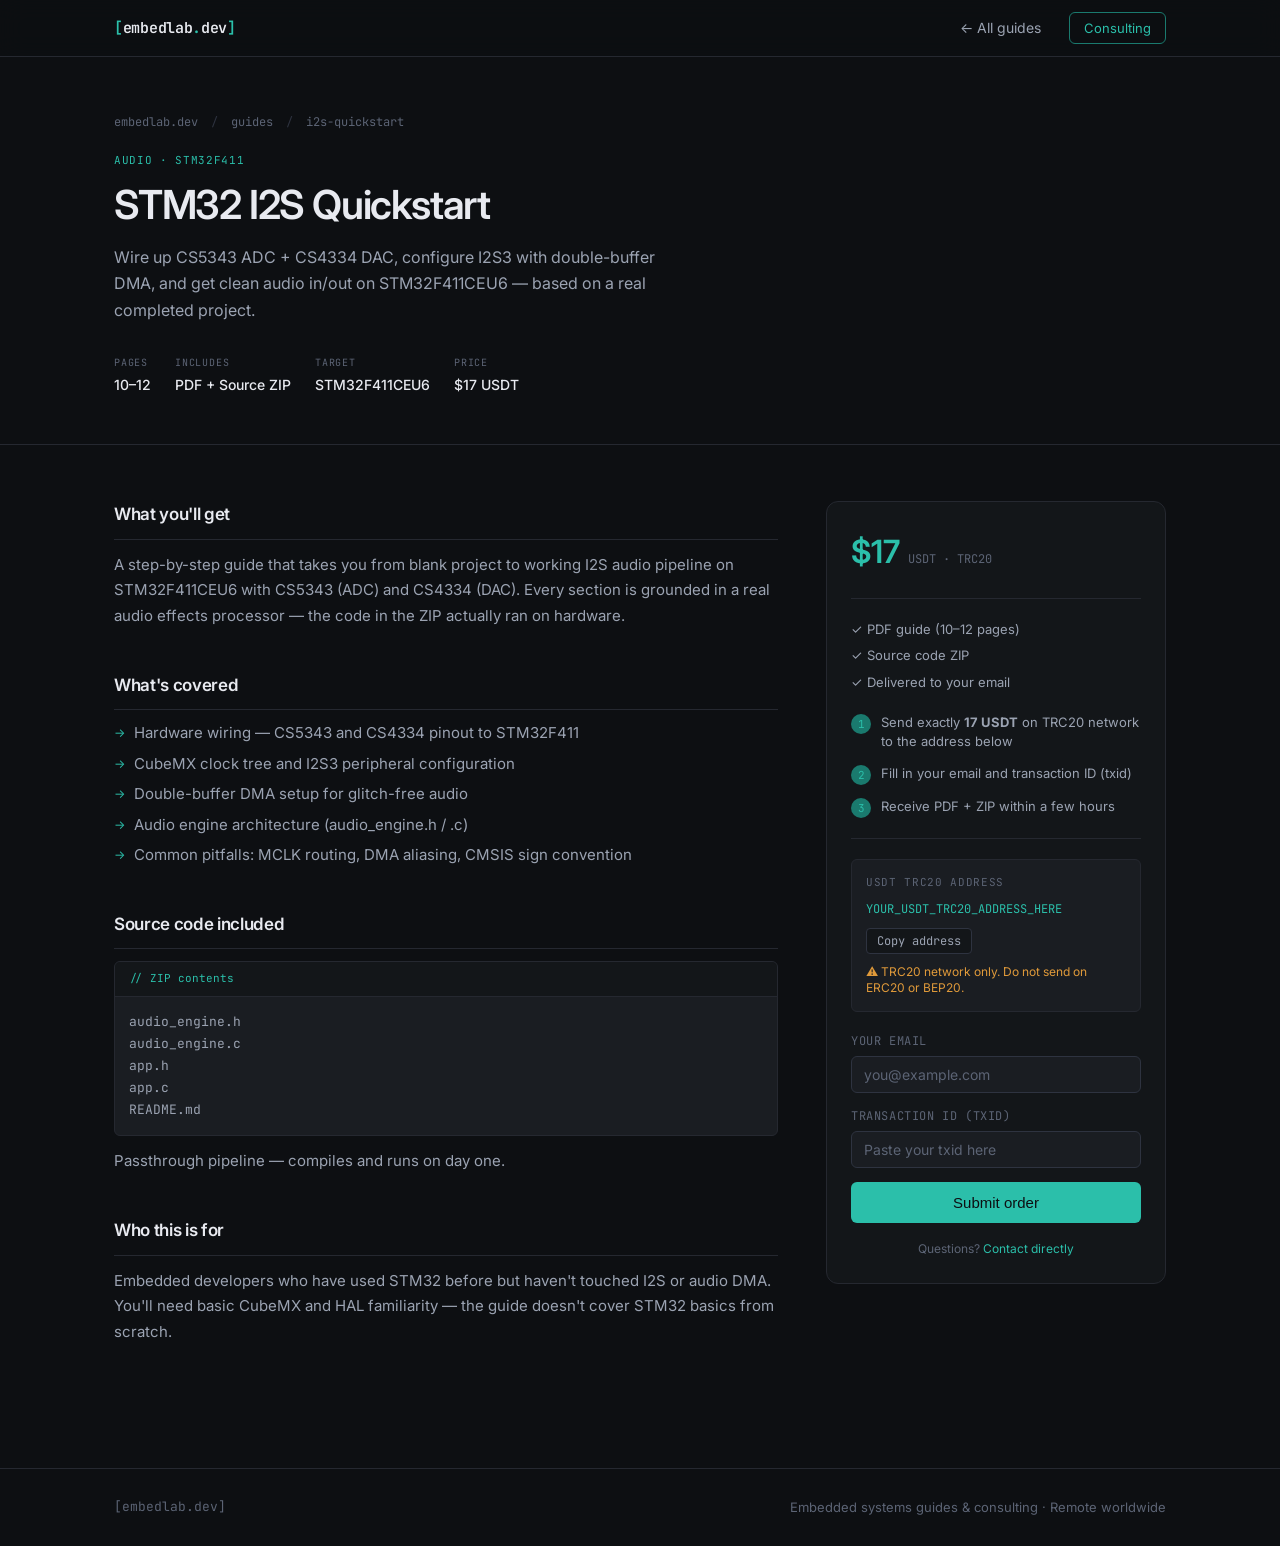
==== guides/i2s-quickstart/index.html @ 1e6b7cad "init commit" ====
<!DOCTYPE html>
<html lang="en">
<head>
  <meta charset="UTF-8">
  <meta name="viewport" content="width=device-width, initial-scale=1.0">
  <title>STM32 I2S Quickstart — embedlab.dev</title>
  <link rel="preconnect" href="https://fonts.googleapis.com">
  <link rel="preconnect" href="https://fonts.gstatic.com" crossorigin>
  <link href="https://fonts.googleapis.com/css2?family=JetBrains+Mono:wght@400;500;600&family=Inter:wght@300;400;500;600&display=swap" rel="stylesheet">
  <link rel="stylesheet" href="../../assets/css/main.css">
  <link rel="stylesheet" href="../../assets/css/guide.css">
</head>
<body>

  <header class="site-header">
    <div class="container">
      <div class="header-inner">
        <a href="/" class="logo">
          <span class="logo-bracket">[</span>embedlab<span class="logo-dot">.</span>dev<span class="logo-bracket">]</span>
        </a>
        <nav class="header-nav">
          <a href="/#guides">← All guides</a>
          <a href="/about.html#consulting" class="nav-cta">Consulting</a>
        </nav>
      </div>
    </div>
  </header>

  <main>

    <section class="guide-hero">
      <div class="container">
        <div class="guide-breadcrumb">
          <a href="/">embedlab.dev</a> <span>/</span> <a href="/#guides">guides</a> <span>/</span> i2s-quickstart
        </div>
        <div class="guide-tag-large">Audio · STM32F411</div>
        <h1 class="guide-hero-title">STM32 I2S Quickstart</h1>
        <p class="guide-hero-sub">
          Wire up CS5343 ADC + CS4334 DAC, configure I2S3 with double-buffer DMA,
          and get clean audio in/out on STM32F411CEU6 — based on a real completed project.
        </p>
        <div class="guide-hero-meta">
          <div class="meta-block">
            <span class="meta-label">Pages</span>
            <span class="meta-val">10–12</span>
          </div>
          <div class="meta-block">
            <span class="meta-label">Includes</span>
            <span class="meta-val">PDF + Source ZIP</span>
          </div>
          <div class="meta-block">
            <span class="meta-label">Target</span>
            <span class="meta-val">STM32F411CEU6</span>
          </div>
          <div class="meta-block">
            <span class="meta-label">Price</span>
            <span class="meta-val accent-text">$17 USDT</span>
          </div>
        </div>
      </div>
    </section>

    <section class="guide-body">
      <div class="container guide-layout">

        <div class="guide-content">

          <div class="content-block">
            <h2>What you'll get</h2>
            <p>
              A step-by-step guide that takes you from blank project to working I2S audio pipeline
              on STM32F411CEU6 with CS5343 (ADC) and CS4334 (DAC). Every section is grounded in
              a real audio effects processor — the code in the ZIP actually ran on hardware.
            </p>
          </div>

          <div class="content-block">
            <h2>What's covered</h2>
            <ul class="content-list">
              <li>Hardware wiring — CS5343 and CS4334 pinout to STM32F411</li>
              <li>CubeMX clock tree and I2S3 peripheral configuration</li>
              <li>Double-buffer DMA setup for glitch-free audio</li>
              <li>Audio engine architecture (audio_engine.h / .c)</li>
              <li>Common pitfalls: MCLK routing, DMA aliasing, CMSIS sign convention</li>
            </ul>
          </div>

          <div class="content-block">
            <h2>Source code included</h2>
            <div class="code-block">
              <div class="code-header">// ZIP contents</div>
              <pre>audio_engine.h
audio_engine.c
app.h
app.c
README.md</pre>
            </div>
            <p>Passthrough pipeline — compiles and runs on day one.</p>
          </div>

          <div class="content-block">
            <h2>Who this is for</h2>
            <p>
              Embedded developers who have used STM32 before but haven't touched I2S or audio DMA.
              You'll need basic CubeMX and HAL familiarity — the guide doesn't cover STM32 basics from scratch.
            </p>
          </div>

        </div>

        <div class="guide-sidebar">
          <div class="buy-box" id="buy">
            <div class="buy-box-header">
              <span class="buy-price">$17</span>
              <span class="buy-currency">USDT · TRC20</span>
            </div>

            <div class="buy-includes">
              <div class="buy-include-item">✓ PDF guide (10–12 pages)</div>
              <div class="buy-include-item">✓ Source code ZIP</div>
              <div class="buy-include-item">✓ Delivered to your email</div>
            </div>

            <div class="buy-steps">
              <div class="buy-step">
                <span class="step-num">1</span>
                <span class="step-text">Send exactly <strong>17 USDT</strong> on TRC20 network to the address below</span>
              </div>
              <div class="buy-step">
                <span class="step-num">2</span>
                <span class="step-text">Fill in your email and transaction ID (txid)</span>
              </div>
              <div class="buy-step">
                <span class="step-num">3</span>
                <span class="step-text">Receive PDF + ZIP within a few hours</span>
              </div>
            </div>

            <div class="wallet-block">
              <div class="wallet-label">USDT TRC20 address</div>
              <div class="wallet-address" id="walletAddr">YOUR_USDT_TRC20_ADDRESS_HERE</div>
              <button class="copy-btn" onclick="copyAddress()">Copy address</button>
              <div class="wallet-warning">⚠ TRC20 network only. Do not send on ERC20 or BEP20.</div>
            </div>

            <form class="purchase-form" onsubmit="submitOrder(event)">
              <div class="form-group">
                <label for="email">Your email</label>
                <input type="email" id="email" placeholder="you@example.com" required>
              </div>
              <div class="form-group">
                <label for="txid">Transaction ID (txid)</label>
                <input type="text" id="txid" placeholder="Paste your txid here" required>
              </div>
              <button type="submit" class="btn btn-primary">Submit order</button>
            </form>

            <div class="success-msg" id="successMsg" style="display:none">
              ✓ Received. You'll get the files at your email within a few hours.
            </div>

            <p class="buy-note">
              Questions? <a href="mailto:YOUR_EMAIL_HERE">Contact directly</a>
            </p>
          </div>
        </div>

      </div>
    </section>

  </main>

  <footer class="site-footer">
    <div class="container">
      <div class="footer-inner">
        <span class="footer-logo">[embedlab.dev]</span>
        <span class="footer-copy">Embedded systems guides & consulting · Remote worldwide</span>
      </div>
    </div>
  </footer>

  <script src="../../assets/js/guide.js"></script>
</body>
</html>
---- assets/css/main.css ----
/* ─── Reset & Base ─── */
*, *::before, *::after { box-sizing: border-box; margin: 0; padding: 0; }

:root {
  --bg:         #0D0F12;
  --bg-2:       #131619;
  --bg-3:       #1A1D22;
  --border:     #252830;
  --border-2:   #2E3340;
  --teal:       #2BBFAA;
  --teal-dim:   #1A7A6E;
  --text-1:     #E8EAF0;
  --text-2:     #9BA3B2;
  --text-3:     #5C6475;
  --mono:       'JetBrains Mono', monospace;
  --sans:       'Inter', sans-serif;
  --radius:     6px;
  --radius-lg:  12px;
  --max-w:      1100px;
}

html { scroll-behavior: smooth; }

body {
  background: var(--bg);
  color: var(--text-1);
  font-family: var(--sans);
  font-size: 15px;
  line-height: 1.6;
  -webkit-font-smoothing: antialiased;
}

a { color: var(--teal); text-decoration: none; }
a:hover { color: var(--text-1); }

/* ─── Layout ─── */
.container {
  max-width: var(--max-w);
  margin: 0 auto;
  padding: 0 24px;
}

/* ─── Header ─── */
.site-header {
  position: sticky;
  top: 0;
  z-index: 100;
  background: rgba(13, 15, 18, 0.92);
  backdrop-filter: blur(12px);
  border-bottom: 1px solid var(--border);
}

.header-inner {
  display: flex;
  align-items: center;
  justify-content: space-between;
  height: 56px;
}

.logo {
  font-family: var(--mono);
  font-size: 15px;
  font-weight: 600;
  color: var(--text-1);
  letter-spacing: -0.02em;
}
.logo-bracket { color: var(--teal); }
.logo-dot { color: var(--teal); }

.header-nav {
  display: flex;
  align-items: center;
  gap: 28px;
  font-size: 14px;
}

.header-nav a {
  color: var(--text-2);
  font-weight: 400;
  transition: color .15s;
}
.header-nav a:hover { color: var(--text-1); }
.header-nav .nav-active { color: var(--text-1); }

.nav-cta {
  color: var(--teal) !important;
  border: 1px solid var(--teal-dim);
  padding: 5px 14px;
  border-radius: var(--radius);
  font-size: 13px;
  transition: background .15s !important;
}
.nav-cta:hover { background: rgba(43,191,170,.08) !important; }

/* ─── Hero ─── */
.hero {
  padding: 80px 0 72px;
  border-bottom: 1px solid var(--border);
}

.hero-eyebrow {
  display: flex;
  flex-wrap: wrap;
  gap: 8px;
  margin-bottom: 28px;
}

.chip {
  font-family: var(--mono);
  font-size: 11px;
  color: var(--teal);
  border: 1px solid var(--teal-dim);
  padding: 3px 10px;
  border-radius: 20px;
  letter-spacing: .04em;
}

.hero-title {
  font-size: clamp(32px, 5vw, 52px);
  font-weight: 600;
  line-height: 1.15;
  letter-spacing: -0.03em;
  margin-bottom: 20px;
}

.accent { color: var(--teal); }

.hero-sub {
  font-size: 17px;
  color: var(--text-2);
  max-width: 560px;
  line-height: 1.65;
  margin-bottom: 36px;
}

.hero-meta {
  display: flex;
  align-items: center;
  flex-wrap: wrap;
  gap: 12px;
  font-size: 13px;
}

.meta-item {
  display: flex;
  align-items: center;
  gap: 6px;
}

.meta-label {
  color: var(--text-3);
  font-family: var(--mono);
  font-size: 11px;
  text-transform: uppercase;
  letter-spacing: .06em;
}

.meta-val { color: var(--text-2); }
.meta-sep { color: var(--border-2); }

/* ─── Section common ─── */
.section-eyebrow {
  display: block;
  font-family: var(--mono);
  font-size: 12px;
  color: var(--teal);
  letter-spacing: .06em;
  margin-bottom: 10px;
}

.section-title {
  font-size: clamp(22px, 3vw, 30px);
  font-weight: 600;
  letter-spacing: -0.02em;
  margin-bottom: 8px;
}

.section-header { margin-bottom: 36px; }

/* ─── Guides section ─── */
.guides-section { padding: 72px 0; }

.guides-grid {
  display: grid;
  grid-template-columns: repeat(auto-fill, minmax(300px, 1fr));
  gap: 16px;
}

.guide-card {
  display: block;
  background: var(--bg-2);
  border: 1px solid var(--border);
  border-radius: var(--radius-lg);
  transition: border-color .2s, transform .2s;
  color: var(--text-1);
}

.guide-card:hover {
  border-color: var(--teal-dim);
  transform: translateY(-2px);
  color: var(--text-1);
}

.guide-card--coming {
  opacity: 0.5;
  cursor: default;
}
.guide-card--coming:hover {
  border-color: var(--border);
  transform: none;
}

.guide-card-inner { padding: 24px; }

.guide-tag {
  font-family: var(--mono);
  font-size: 11px;
  color: var(--teal);
  letter-spacing: .06em;
  text-transform: uppercase;
  margin-bottom: 12px;
}

.guide-title {
  font-size: 18px;
  font-weight: 600;
  letter-spacing: -0.02em;
  margin-bottom: 10px;
  line-height: 1.3;
}

.guide-desc {
  font-size: 14px;
  color: var(--text-2);
  line-height: 1.6;
  margin-bottom: 16px;
}

.guide-includes {
  display: flex;
  flex-wrap: wrap;
  gap: 6px;
  margin-bottom: 20px;
}

.include-item {
  font-family: var(--mono);
  font-size: 11px;
  color: var(--text-3);
  background: var(--bg-3);
  border: 1px solid var(--border);
  padding: 2px 8px;
  border-radius: 4px;
}

.guide-footer {
  display: flex;
  align-items: center;
  justify-content: space-between;
  padding-top: 16px;
  border-top: 1px solid var(--border);
}

.guide-price {
  font-size: 20px;
  font-weight: 600;
  color: var(--teal);
}

.price-currency {
  font-size: 13px;
  font-weight: 400;
  color: var(--text-3);
  font-family: var(--mono);
}

.guide-cta {
  font-size: 13px;
  color: var(--text-2);
}

.coming-label {
  font-family: var(--mono);
  font-size: 12px;
  color: var(--text-3);
}

/* ─── Consulting strip ─── */
.consulting-strip {
  background: var(--bg-2);
  border-top: 1px solid var(--border);
  border-bottom: 1px solid var(--border);
  padding: 48px 0;
}

.consulting-inner {
  display: flex;
  align-items: center;
  justify-content: space-between;
  gap: 32px;
  flex-wrap: wrap;
}

.consulting-text h2 {
  font-size: 22px;
  font-weight: 600;
  letter-spacing: -0.02em;
  margin-bottom: 6px;
}

.consulting-text p {
  font-size: 14px;
  color: var(--text-2);
}

/* ─── Buttons ─── */
.btn {
  display: inline-flex;
  align-items: center;
  padding: 10px 22px;
  border-radius: var(--radius);
  font-size: 14px;
  font-weight: 500;
  cursor: pointer;
  transition: all .15s;
  border: none;
  text-decoration: none;
}

.btn-primary {
  background: var(--teal);
  color: #0D0F12;
  width: 100%;
  justify-content: center;
  font-size: 15px;
  padding: 12px;
}
.btn-primary:hover { background: #35d4be; color: #0D0F12; }

.btn-outline {
  border: 1px solid var(--teal-dim);
  color: var(--teal);
  background: transparent;
  white-space: nowrap;
}
.btn-outline:hover { background: rgba(43,191,170,.08); color: var(--teal); }

/* ─── About page ─── */
.about-hero {
  padding: 72px 0 56px;
  border-bottom: 1px solid var(--border);
}

.page-title {
  font-size: clamp(28px, 4vw, 44px);
  font-weight: 600;
  letter-spacing: -0.03em;
  line-height: 1.15;
  margin-bottom: 16px;
}

.page-sub {
  font-size: 17px;
  color: var(--text-2);
  max-width: 520px;
  line-height: 1.65;
}

.about-body { padding: 64px 0; }

.about-layout { max-width: 720px; }

.content-block { margin-bottom: 48px; }

.content-block h2 {
  font-size: 18px;
  font-weight: 600;
  letter-spacing: -0.02em;
  margin-bottom: 14px;
  color: var(--text-1);
}

.content-block p {
  color: var(--text-2);
  line-height: 1.7;
  margin-bottom: 12px;
}

.content-list {
  list-style: none;
  display: flex;
  flex-direction: column;
  gap: 8px;
}

.content-list li {
  color: var(--text-2);
  padding-left: 20px;
  position: relative;
  line-height: 1.5;
}

.content-list li::before {
  content: '→';
  position: absolute;
  left: 0;
  color: var(--teal);
  font-size: 12px;
  top: 2px;
}

.project-list { display: flex; flex-direction: column; gap: 14px; }

.project-item {
  display: flex;
  gap: 14px;
  align-items: flex-start;
}

.project-domain {
  font-family: var(--mono);
  font-size: 11px;
  color: var(--teal);
  border: 1px solid var(--teal-dim);
  padding: 2px 8px;
  border-radius: 4px;
  white-space: nowrap;
  margin-top: 2px;
  flex-shrink: 0;
}

.project-desc {
  font-size: 14px;
  color: var(--text-2);
  line-height: 1.5;
}

.stack-grid {
  display: grid;
  grid-template-columns: repeat(auto-fill, minmax(260px, 1fr));
  gap: 10px;
}

.stack-item {
  background: var(--bg-2);
  border: 1px solid var(--border);
  border-radius: var(--radius);
  padding: 10px 14px;
  font-size: 13px;
  color: var(--text-2);
  display: flex;
  gap: 10px;
  align-items: center;
}

.stack-label {
  font-family: var(--mono);
  font-size: 11px;
  color: var(--teal);
  min-width: 60px;
}

/* ─── Consulting section ─── */
.consulting-section {
  background: var(--bg-2);
  border-top: 1px solid var(--border);
  padding: 72px 0;
}

.section-sub {
  font-size: 16px;
  color: var(--text-2);
  max-width: 600px;
  line-height: 1.65;
  margin-bottom: 40px;
}

.service-grid {
  display: grid;
  grid-template-columns: repeat(auto-fill, minmax(240px, 1fr));
  gap: 16px;
  margin-bottom: 48px;
}

.service-card {
  background: var(--bg-3);
  border: 1px solid var(--border);
  border-radius: var(--radius-lg);
  padding: 24px;
}

.service-icon {
  font-family: var(--mono);
  font-size: 20px;
  color: var(--teal);
  margin-bottom: 14px;
}

.service-card h3 {
  font-size: 16px;
  font-weight: 600;
  margin-bottom: 8px;
  letter-spacing: -0.01em;
}

.service-card p {
  font-size: 14px;
  color: var(--text-2);
  line-height: 1.55;
}

.contact-block {
  border-top: 1px solid var(--border);
  padding-top: 36px;
}

.contact-block h3 {
  font-size: 18px;
  font-weight: 600;
  margin-bottom: 8px;
}

.contact-block p {
  color: var(--text-2);
  margin-bottom: 20px;
}

.contact-links {
  display: flex;
  gap: 16px;
  flex-wrap: wrap;
}

.contact-link {
  font-size: 14px;
  color: var(--teal);
  border: 1px solid var(--teal-dim);
  padding: 8px 18px;
  border-radius: var(--radius);
  transition: background .15s;
}

.contact-link:hover {
  background: rgba(43,191,170,.08);
  color: var(--teal);
}

/* ─── Footer ─── */
.site-footer {
  border-top: 1px solid var(--border);
  padding: 28px 0;
}

.footer-inner {
  display: flex;
  align-items: center;
  justify-content: space-between;
  flex-wrap: wrap;
  gap: 12px;
}

.footer-logo {
  font-family: var(--mono);
  font-size: 13px;
  color: var(--text-3);
}

.footer-copy {
  font-size: 13px;
  color: var(--text-3);
}

/* ─── Code block ─── */
.code-block {
  background: var(--bg-3);
  border: 1px solid var(--border);
  border-radius: var(--radius);
  overflow: hidden;
  margin-bottom: 12px;
}

.code-header {
  font-family: var(--mono);
  font-size: 11px;
  color: var(--teal);
  padding: 8px 14px;
  border-bottom: 1px solid var(--border);
  background: var(--bg-2);
}

.code-block pre {
  font-family: var(--mono);
  font-size: 13px;
  color: var(--text-2);
  padding: 14px;
  line-height: 1.7;
  overflow-x: auto;
}

/* ─── Responsive ─── */
@media (max-width: 640px) {
  .header-nav { gap: 16px; }
  .hero { padding: 52px 0 48px; }
  .consulting-inner { flex-direction: column; align-items: flex-start; }
  .footer-inner { flex-direction: column; }
}
---- assets/css/guide.css ----
/* ─── Guide hero ─── */
.guide-hero {
  padding: 56px 0 48px;
  border-bottom: 1px solid var(--border);
}

.guide-breadcrumb {
  font-family: var(--mono);
  font-size: 12px;
  color: var(--text-3);
  margin-bottom: 20px;
}

.guide-breadcrumb a { color: var(--text-3); }
.guide-breadcrumb a:hover { color: var(--teal); }
.guide-breadcrumb span { margin: 0 6px; color: var(--border-2); }

.guide-tag-large {
  font-family: var(--mono);
  font-size: 11px;
  color: var(--teal);
  letter-spacing: .06em;
  text-transform: uppercase;
  margin-bottom: 12px;
}

.guide-hero-title {
  font-size: clamp(26px, 4vw, 40px);
  font-weight: 600;
  letter-spacing: -0.03em;
  line-height: 1.15;
  margin-bottom: 16px;
}

.guide-hero-sub {
  font-size: 16px;
  color: var(--text-2);
  max-width: 580px;
  line-height: 1.65;
  margin-bottom: 32px;
}

.guide-hero-meta {
  display: flex;
  flex-wrap: wrap;
  gap: 24px;
}

.meta-block {
  display: flex;
  flex-direction: column;
  gap: 3px;
}

.meta-block .meta-label {
  font-family: var(--mono);
  font-size: 10px;
  color: var(--text-3);
  text-transform: uppercase;
  letter-spacing: .08em;
}

.meta-block .meta-val {
  font-size: 14px;
  color: var(--text-1);
  font-weight: 500;
}

.accent-text { color: var(--teal); }

/* ─── Guide layout ─── */
.guide-body { padding: 56px 0 80px; }

.guide-layout {
  display: grid;
  grid-template-columns: 1fr 340px;
  gap: 48px;
  align-items: start;
}

/* ─── Guide content ─── */
.guide-content .content-block { margin-bottom: 44px; }

.guide-content .content-block h2 {
  font-size: 17px;
  font-weight: 600;
  letter-spacing: -0.02em;
  margin-bottom: 12px;
  padding-bottom: 10px;
  border-bottom: 1px solid var(--border);
}

.guide-content .content-block p {
  color: var(--text-2);
  line-height: 1.7;
  font-size: 15px;
}

/* ─── Buy box ─── */
.guide-sidebar { position: sticky; top: 72px; }

.buy-box {
  background: var(--bg-2);
  border: 1px solid var(--border);
  border-radius: var(--radius-lg);
  padding: 24px;
}

.buy-box-header {
  display: flex;
  align-items: baseline;
  gap: 8px;
  margin-bottom: 20px;
  padding-bottom: 20px;
  border-bottom: 1px solid var(--border);
}

.buy-price {
  font-size: 32px;
  font-weight: 600;
  color: var(--teal);
}

.buy-currency {
  font-family: var(--mono);
  font-size: 12px;
  color: var(--text-3);
}

.buy-includes {
  display: flex;
  flex-direction: column;
  gap: 6px;
  margin-bottom: 20px;
}

.buy-include-item {
  font-size: 13px;
  color: var(--text-2);
}

.buy-steps {
  display: flex;
  flex-direction: column;
  gap: 12px;
  margin-bottom: 20px;
  padding-bottom: 20px;
  border-bottom: 1px solid var(--border);
}

.buy-step {
  display: flex;
  gap: 10px;
  align-items: flex-start;
  font-size: 13px;
  color: var(--text-2);
  line-height: 1.5;
}

.step-num {
  width: 20px;
  height: 20px;
  border-radius: 50%;
  background: var(--teal-dim);
  color: var(--teal);
  font-family: var(--mono);
  font-size: 11px;
  display: flex;
  align-items: center;
  justify-content: center;
  flex-shrink: 0;
  margin-top: 1px;
}

/* ─── Wallet block ─── */
.wallet-block {
  background: var(--bg-3);
  border: 1px solid var(--border);
  border-radius: var(--radius);
  padding: 14px;
  margin-bottom: 20px;
}

.wallet-label {
  font-family: var(--mono);
  font-size: 11px;
  color: var(--text-3);
  text-transform: uppercase;
  letter-spacing: .06em;
  margin-bottom: 8px;
}

.wallet-address {
  font-family: var(--mono);
  font-size: 12px;
  color: var(--teal);
  word-break: break-all;
  line-height: 1.5;
  margin-bottom: 10px;
}

.copy-btn {
  font-family: var(--mono);
  font-size: 12px;
  color: var(--text-2);
  background: var(--bg-2);
  border: 1px solid var(--border-2);
  border-radius: 4px;
  padding: 4px 10px;
  cursor: pointer;
  transition: border-color .15s;
  margin-bottom: 10px;
}

.copy-btn:hover { border-color: var(--teal-dim); color: var(--teal); }

.wallet-warning {
  font-size: 12px;
  color: #E09A3A;
  line-height: 1.4;
}

/* ─── Purchase form ─── */
.purchase-form {
  display: flex;
  flex-direction: column;
  gap: 14px;
  margin-bottom: 16px;
}

.form-group {
  display: flex;
  flex-direction: column;
  gap: 5px;
}

.form-group label {
  font-size: 12px;
  color: var(--text-3);
  font-family: var(--mono);
  text-transform: uppercase;
  letter-spacing: .05em;
}

.form-group input {
  background: var(--bg-3);
  border: 1px solid var(--border-2);
  border-radius: var(--radius);
  padding: 9px 12px;
  font-size: 14px;
  color: var(--text-1);
  font-family: var(--sans);
  outline: none;
  transition: border-color .15s;
}

.form-group input:focus { border-color: var(--teal-dim); }
.form-group input::placeholder { color: var(--text-3); }

.success-msg {
  background: rgba(43,191,170,.1);
  border: 1px solid var(--teal-dim);
  border-radius: var(--radius);
  padding: 12px;
  font-size: 13px;
  color: var(--teal);
  text-align: center;
}

.buy-note {
  font-size: 12px;
  color: var(--text-3);
  text-align: center;
  margin-top: 12px;
}

/* ─── Responsive ─── */
@media (max-width: 800px) {
  .guide-layout {
    grid-template-columns: 1fr;
  }

  .guide-sidebar {
    position: static;
    order: -1;
  }
}
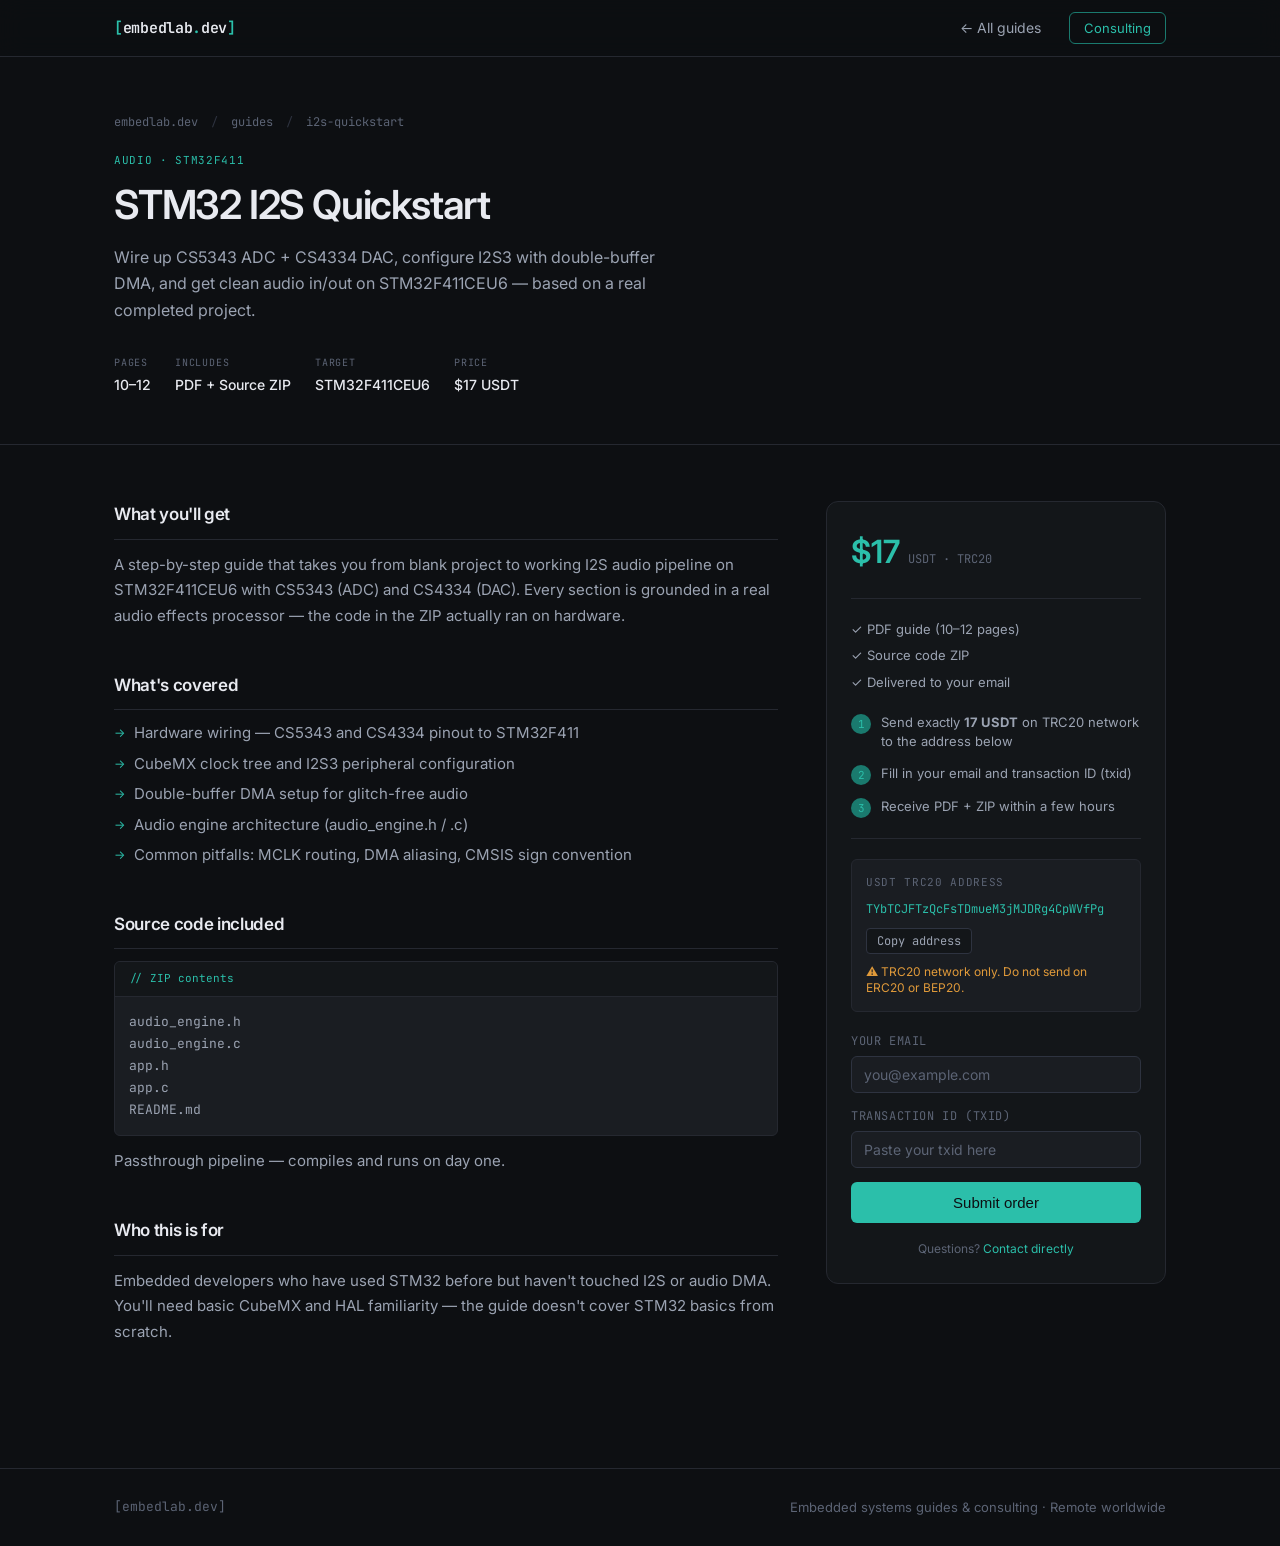
==== commit be60ce7b: "real contact & payment addresses" ====
--- a/guides/i2s-quickstart/index.html
+++ b/guides/i2s-quickstart/index.html
@@ -1,184 +1,221 @@
-<!DOCTYPE html>
+<!doctype html>
 <html lang="en">
-<head>
-  <meta charset="UTF-8">
-  <meta name="viewport" content="width=device-width, initial-scale=1.0">
-  <title>STM32 I2S Quickstart — embedlab.dev</title>
-  <link rel="preconnect" href="https://fonts.googleapis.com">
-  <link rel="preconnect" href="https://fonts.gstatic.com" crossorigin>
-  <link href="https://fonts.googleapis.com/css2?family=JetBrains+Mono:wght@400;500;600&family=Inter:wght@300;400;500;600&display=swap" rel="stylesheet">
-  <link rel="stylesheet" href="../../assets/css/main.css">
-  <link rel="stylesheet" href="../../assets/css/guide.css">
-</head>
-<body>
-
-  <header class="site-header">
-    <div class="container">
-      <div class="header-inner">
-        <a href="/" class="logo">
-          <span class="logo-bracket">[</span>embedlab<span class="logo-dot">.</span>dev<span class="logo-bracket">]</span>
-        </a>
-        <nav class="header-nav">
-          <a href="/#guides">← All guides</a>
-          <a href="/about.html#consulting" class="nav-cta">Consulting</a>
-        </nav>
+  <head>
+    <meta charset="UTF-8" />
+    <meta name="viewport" content="width=device-width, initial-scale=1.0" />
+    <title>STM32 I2S Quickstart — embedlab.dev</title>
+    <link rel="preconnect" href="https://fonts.googleapis.com" />
+    <link rel="preconnect" href="https://fonts.gstatic.com" crossorigin />
+    <link
+      href="https://fonts.googleapis.com/css2?family=JetBrains+Mono:wght@400;500;600&family=Inter:wght@300;400;500;600&display=swap"
+      rel="stylesheet"
+    />
+    <link rel="stylesheet" href="../../assets/css/main.css" />
+    <link rel="stylesheet" href="../../assets/css/guide.css" />
+  </head>
+  <body>
+    <header class="site-header">
+      <div class="container">
+        <div class="header-inner">
+          <a href="/" class="logo">
+            <span class="logo-bracket">[</span>embedlab<span class="logo-dot"
+              >.</span
+            >dev<span class="logo-bracket">]</span>
+          </a>
+          <nav class="header-nav">
+            <a href="/#guides">← All guides</a>
+            <a href="/about.html#consulting" class="nav-cta">Consulting</a>
+          </nav>
+        </div>
       </div>
-    </div>
-  </header>
-
-  <main>
-
-    <section class="guide-hero">
-      <div class="container">
-        <div class="guide-breadcrumb">
-          <a href="/">embedlab.dev</a> <span>/</span> <a href="/#guides">guides</a> <span>/</span> i2s-quickstart
-        </div>
-        <div class="guide-tag-large">Audio · STM32F411</div>
-        <h1 class="guide-hero-title">STM32 I2S Quickstart</h1>
-        <p class="guide-hero-sub">
-          Wire up CS5343 ADC + CS4334 DAC, configure I2S3 with double-buffer DMA,
-          and get clean audio in/out on STM32F411CEU6 — based on a real completed project.
-        </p>
-        <div class="guide-hero-meta">
-          <div class="meta-block">
-            <span class="meta-label">Pages</span>
-            <span class="meta-val">10–12</span>
-          </div>
-          <div class="meta-block">
-            <span class="meta-label">Includes</span>
-            <span class="meta-val">PDF + Source ZIP</span>
-          </div>
-          <div class="meta-block">
-            <span class="meta-label">Target</span>
-            <span class="meta-val">STM32F411CEU6</span>
-          </div>
-          <div class="meta-block">
-            <span class="meta-label">Price</span>
-            <span class="meta-val accent-text">$17 USDT</span>
-          </div>
-        </div>
-      </div>
-    </section>
-
-    <section class="guide-body">
-      <div class="container guide-layout">
-
-        <div class="guide-content">
-
-          <div class="content-block">
-            <h2>What you'll get</h2>
-            <p>
-              A step-by-step guide that takes you from blank project to working I2S audio pipeline
-              on STM32F411CEU6 with CS5343 (ADC) and CS4334 (DAC). Every section is grounded in
-              a real audio effects processor — the code in the ZIP actually ran on hardware.
-            </p>
-          </div>
-
-          <div class="content-block">
-            <h2>What's covered</h2>
-            <ul class="content-list">
-              <li>Hardware wiring — CS5343 and CS4334 pinout to STM32F411</li>
-              <li>CubeMX clock tree and I2S3 peripheral configuration</li>
-              <li>Double-buffer DMA setup for glitch-free audio</li>
-              <li>Audio engine architecture (audio_engine.h / .c)</li>
-              <li>Common pitfalls: MCLK routing, DMA aliasing, CMSIS sign convention</li>
-            </ul>
-          </div>
-
-          <div class="content-block">
-            <h2>Source code included</h2>
-            <div class="code-block">
-              <div class="code-header">// ZIP contents</div>
-              <pre>audio_engine.h
+    </header>
+
+    <main>
+      <section class="guide-hero">
+        <div class="container">
+          <div class="guide-breadcrumb">
+            <a href="/">embedlab.dev</a> <span>/</span>
+            <a href="/#guides">guides</a> <span>/</span> i2s-quickstart
+          </div>
+          <div class="guide-tag-large">Audio · STM32F411</div>
+          <h1 class="guide-hero-title">STM32 I2S Quickstart</h1>
+          <p class="guide-hero-sub">
+            Wire up CS5343 ADC + CS4334 DAC, configure I2S3 with double-buffer
+            DMA, and get clean audio in/out on STM32F411CEU6 — based on a real
+            completed project.
+          </p>
+          <div class="guide-hero-meta">
+            <div class="meta-block">
+              <span class="meta-label">Pages</span>
+              <span class="meta-val">10–12</span>
+            </div>
+            <div class="meta-block">
+              <span class="meta-label">Includes</span>
+              <span class="meta-val">PDF + Source ZIP</span>
+            </div>
+            <div class="meta-block">
+              <span class="meta-label">Target</span>
+              <span class="meta-val">STM32F411CEU6</span>
+            </div>
+            <div class="meta-block">
+              <span class="meta-label">Price</span>
+              <span class="meta-val accent-text">$17 USDT</span>
+            </div>
+          </div>
+        </div>
+      </section>
+
+      <section class="guide-body">
+        <div class="container guide-layout">
+          <div class="guide-content">
+            <div class="content-block">
+              <h2>What you'll get</h2>
+              <p>
+                A step-by-step guide that takes you from blank project to
+                working I2S audio pipeline on STM32F411CEU6 with CS5343 (ADC)
+                and CS4334 (DAC). Every section is grounded in a real audio
+                effects processor — the code in the ZIP actually ran on
+                hardware.
+              </p>
+            </div>
+
+            <div class="content-block">
+              <h2>What's covered</h2>
+              <ul class="content-list">
+                <li>Hardware wiring — CS5343 and CS4334 pinout to STM32F411</li>
+                <li>CubeMX clock tree and I2S3 peripheral configuration</li>
+                <li>Double-buffer DMA setup for glitch-free audio</li>
+                <li>Audio engine architecture (audio_engine.h / .c)</li>
+                <li>
+                  Common pitfalls: MCLK routing, DMA aliasing, CMSIS sign
+                  convention
+                </li>
+              </ul>
+            </div>
+
+            <div class="content-block">
+              <h2>Source code included</h2>
+              <div class="code-block">
+                <div class="code-header">// ZIP contents</div>
+                <pre>
+audio_engine.h
 audio_engine.c
 app.h
 app.c
-README.md</pre>
-            </div>
-            <p>Passthrough pipeline — compiles and runs on day one.</p>
-          </div>
-
-          <div class="content-block">
-            <h2>Who this is for</h2>
-            <p>
-              Embedded developers who have used STM32 before but haven't touched I2S or audio DMA.
-              You'll need basic CubeMX and HAL familiarity — the guide doesn't cover STM32 basics from scratch.
-            </p>
-          </div>
-
-        </div>
-
-        <div class="guide-sidebar">
-          <div class="buy-box" id="buy">
-            <div class="buy-box-header">
-              <span class="buy-price">$17</span>
-              <span class="buy-currency">USDT · TRC20</span>
-            </div>
-
-            <div class="buy-includes">
-              <div class="buy-include-item">✓ PDF guide (10–12 pages)</div>
-              <div class="buy-include-item">✓ Source code ZIP</div>
-              <div class="buy-include-item">✓ Delivered to your email</div>
-            </div>
-
-            <div class="buy-steps">
-              <div class="buy-step">
-                <span class="step-num">1</span>
-                <span class="step-text">Send exactly <strong>17 USDT</strong> on TRC20 network to the address below</span>
-              </div>
-              <div class="buy-step">
-                <span class="step-num">2</span>
-                <span class="step-text">Fill in your email and transaction ID (txid)</span>
-              </div>
-              <div class="buy-step">
-                <span class="step-num">3</span>
-                <span class="step-text">Receive PDF + ZIP within a few hours</span>
-              </div>
-            </div>
-
-            <div class="wallet-block">
-              <div class="wallet-label">USDT TRC20 address</div>
-              <div class="wallet-address" id="walletAddr">YOUR_USDT_TRC20_ADDRESS_HERE</div>
-              <button class="copy-btn" onclick="copyAddress()">Copy address</button>
-              <div class="wallet-warning">⚠ TRC20 network only. Do not send on ERC20 or BEP20.</div>
-            </div>
-
-            <form class="purchase-form" onsubmit="submitOrder(event)">
-              <div class="form-group">
-                <label for="email">Your email</label>
-                <input type="email" id="email" placeholder="you@example.com" required>
-              </div>
-              <div class="form-group">
-                <label for="txid">Transaction ID (txid)</label>
-                <input type="text" id="txid" placeholder="Paste your txid here" required>
-              </div>
-              <button type="submit" class="btn btn-primary">Submit order</button>
-            </form>
-
-            <div class="success-msg" id="successMsg" style="display:none">
-              ✓ Received. You'll get the files at your email within a few hours.
-            </div>
-
-            <p class="buy-note">
-              Questions? <a href="mailto:YOUR_EMAIL_HERE">Contact directly</a>
-            </p>
-          </div>
-        </div>
-
+README.md</pre
+                >
+              </div>
+              <p>Passthrough pipeline — compiles and runs on day one.</p>
+            </div>
+
+            <div class="content-block">
+              <h2>Who this is for</h2>
+              <p>
+                Embedded developers who have used STM32 before but haven't
+                touched I2S or audio DMA. You'll need basic CubeMX and HAL
+                familiarity — the guide doesn't cover STM32 basics from scratch.
+              </p>
+            </div>
+          </div>
+
+          <div class="guide-sidebar">
+            <div class="buy-box" id="buy">
+              <div class="buy-box-header">
+                <span class="buy-price">$17</span>
+                <span class="buy-currency">USDT · TRC20</span>
+              </div>
+
+              <div class="buy-includes">
+                <div class="buy-include-item">✓ PDF guide (10–12 pages)</div>
+                <div class="buy-include-item">✓ Source code ZIP</div>
+                <div class="buy-include-item">✓ Delivered to your email</div>
+              </div>
+
+              <div class="buy-steps">
+                <div class="buy-step">
+                  <span class="step-num">1</span>
+                  <span class="step-text"
+                    >Send exactly <strong>17 USDT</strong> on TRC20 network to
+                    the address below</span
+                  >
+                </div>
+                <div class="buy-step">
+                  <span class="step-num">2</span>
+                  <span class="step-text"
+                    >Fill in your email and transaction ID (txid)</span
+                  >
+                </div>
+                <div class="buy-step">
+                  <span class="step-num">3</span>
+                  <span class="step-text"
+                    >Receive PDF + ZIP within a few hours</span
+                  >
+                </div>
+              </div>
+
+              <div class="wallet-block">
+                <div class="wallet-label">USDT TRC20 address</div>
+                <div class="wallet-address" id="walletAddr">
+                  TYbTCJFTzQcFsTDmueM3jMJDRg4CpWVfPg
+                </div>
+                <button class="copy-btn" onclick="copyAddress()">
+                  Copy address
+                </button>
+                <div class="wallet-warning">
+                  ⚠ TRC20 network only. Do not send on ERC20 or BEP20.
+                </div>
+              </div>
+
+              <form class="purchase-form" onsubmit="submitOrder(event)">
+                <div class="form-group">
+                  <label for="email">Your email</label>
+                  <input
+                    type="email"
+                    id="email"
+                    placeholder="you@example.com"
+                    required
+                  />
+                </div>
+                <div class="form-group">
+                  <label for="txid">Transaction ID (txid)</label>
+                  <input
+                    type="text"
+                    id="txid"
+                    placeholder="Paste your txid here"
+                    required
+                  />
+                </div>
+                <button type="submit" class="btn btn-primary">
+                  Submit order
+                </button>
+              </form>
+
+              <div class="success-msg" id="successMsg" style="display: none">
+                ✓ Received. You'll get the files at your email within a few
+                hours.
+              </div>
+
+              <p class="buy-note">
+                Questions?
+                <a href="mailto:embedlab.dev@gmail.com">Contact directly</a>
+              </p>
+            </div>
+          </div>
+        </div>
+      </section>
+    </main>
+
+    <footer class="site-footer">
+      <div class="container">
+        <div class="footer-inner">
+          <span class="footer-logo">[embedlab.dev]</span>
+          <span class="footer-copy"
+            >Embedded systems guides & consulting · Remote worldwide</span
+          >
+        </div>
       </div>
-    </section>
-
-  </main>
-
-  <footer class="site-footer">
-    <div class="container">
-      <div class="footer-inner">
-        <span class="footer-logo">[embedlab.dev]</span>
-        <span class="footer-copy">Embedded systems guides & consulting · Remote worldwide</span>
-      </div>
-    </div>
-  </footer>
-
-  <script src="../../assets/js/guide.js"></script>
-</body>
+    </footer>
+
+    <script src="../../assets/js/guide.js"></script>
+  </body>
 </html>
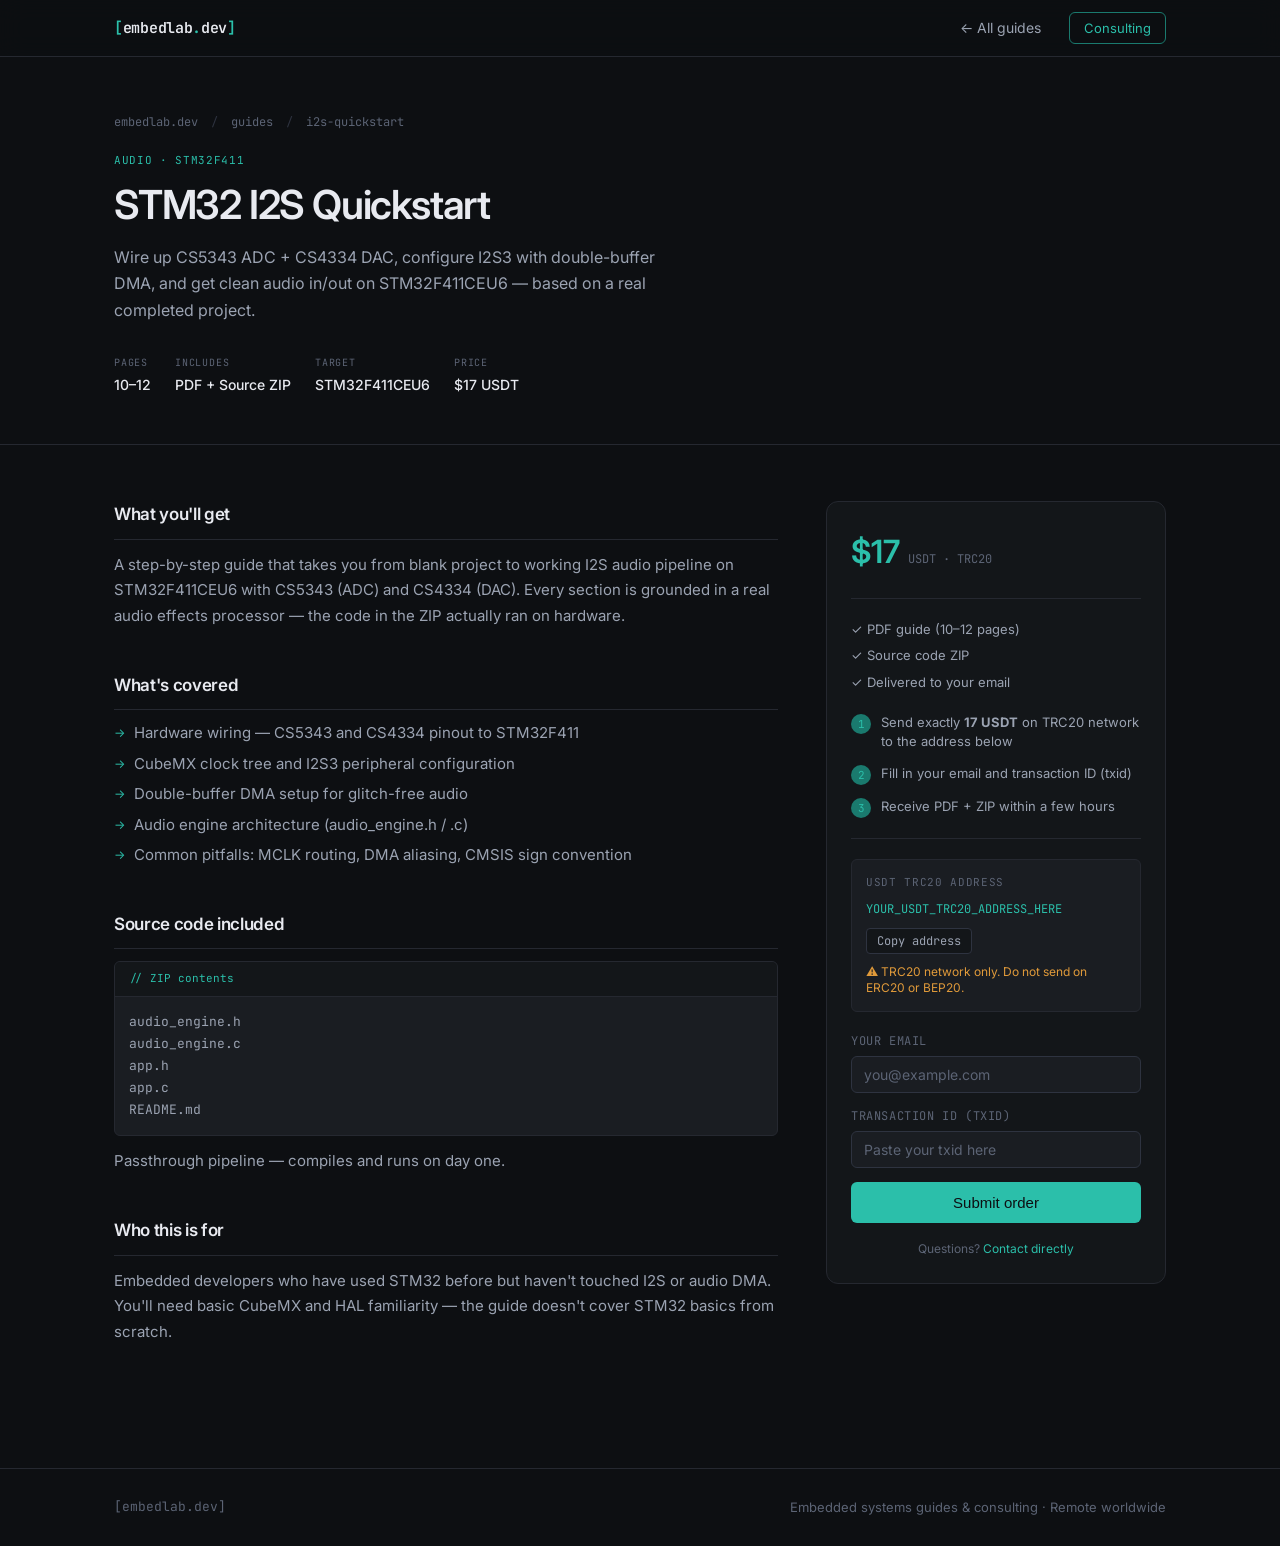
==== commit 84ecf913: "add web3forms integration" ====
--- a/guides/i2s-quickstart/index.html
+++ b/guides/i2s-quickstart/index.html
@@ -1,221 +1,191 @@
-<!doctype html>
+<!DOCTYPE html>
 <html lang="en">
-  <head>
-    <meta charset="UTF-8" />
-    <meta name="viewport" content="width=device-width, initial-scale=1.0" />
-    <title>STM32 I2S Quickstart — embedlab.dev</title>
-    <link rel="preconnect" href="https://fonts.googleapis.com" />
-    <link rel="preconnect" href="https://fonts.gstatic.com" crossorigin />
-    <link
-      href="https://fonts.googleapis.com/css2?family=JetBrains+Mono:wght@400;500;600&family=Inter:wght@300;400;500;600&display=swap"
-      rel="stylesheet"
-    />
-    <link rel="stylesheet" href="../../assets/css/main.css" />
-    <link rel="stylesheet" href="../../assets/css/guide.css" />
-  </head>
-  <body>
-    <header class="site-header">
+<head>
+  <meta charset="UTF-8">
+  <meta name="viewport" content="width=device-width, initial-scale=1.0">
+  <title>STM32 I2S Quickstart — embedlab.dev</title>
+  <link rel="preconnect" href="https://fonts.googleapis.com">
+  <link rel="preconnect" href="https://fonts.gstatic.com" crossorigin>
+  <link href="https://fonts.googleapis.com/css2?family=JetBrains+Mono:wght@400;500;600&family=Inter:wght@300;400;500;600&display=swap" rel="stylesheet">
+  <link rel="stylesheet" href="../../assets/css/main.css">
+  <link rel="stylesheet" href="../../assets/css/guide.css">
+</head>
+<body>
+
+  <header class="site-header">
+    <div class="container">
+      <div class="header-inner">
+        <a href="/" class="logo">
+          <span class="logo-bracket">[</span>embedlab<span class="logo-dot">.</span>dev<span class="logo-bracket">]</span>
+        </a>
+        <nav class="header-nav">
+          <a href="/#guides">← All guides</a>
+          <a href="/about.html#consulting" class="nav-cta">Consulting</a>
+        </nav>
+      </div>
+    </div>
+  </header>
+
+  <main>
+
+    <section class="guide-hero">
       <div class="container">
-        <div class="header-inner">
-          <a href="/" class="logo">
-            <span class="logo-bracket">[</span>embedlab<span class="logo-dot"
-              >.</span
-            >dev<span class="logo-bracket">]</span>
-          </a>
-          <nav class="header-nav">
-            <a href="/#guides">← All guides</a>
-            <a href="/about.html#consulting" class="nav-cta">Consulting</a>
-          </nav>
+        <div class="guide-breadcrumb">
+          <a href="/">embedlab.dev</a> <span>/</span> <a href="/#guides">guides</a> <span>/</span> i2s-quickstart
+        </div>
+        <div class="guide-tag-large">Audio · STM32F411</div>
+        <h1 class="guide-hero-title">STM32 I2S Quickstart</h1>
+        <p class="guide-hero-sub">
+          Wire up CS5343 ADC + CS4334 DAC, configure I2S3 with double-buffer DMA,
+          and get clean audio in/out on STM32F411CEU6 — based on a real completed project.
+        </p>
+        <div class="guide-hero-meta">
+          <div class="meta-block">
+            <span class="meta-label">Pages</span>
+            <span class="meta-val">10–12</span>
+          </div>
+          <div class="meta-block">
+            <span class="meta-label">Includes</span>
+            <span class="meta-val">PDF + Source ZIP</span>
+          </div>
+          <div class="meta-block">
+            <span class="meta-label">Target</span>
+            <span class="meta-val">STM32F411CEU6</span>
+          </div>
+          <div class="meta-block">
+            <span class="meta-label">Price</span>
+            <span class="meta-val accent-text">$17 USDT</span>
+          </div>
         </div>
       </div>
-    </header>
+    </section>
 
-    <main>
-      <section class="guide-hero">
-        <div class="container">
-          <div class="guide-breadcrumb">
-            <a href="/">embedlab.dev</a> <span>/</span>
-            <a href="/#guides">guides</a> <span>/</span> i2s-quickstart
+    <section class="guide-body">
+      <div class="container guide-layout">
+
+        <div class="guide-content">
+
+          <div class="content-block">
+            <h2>What you'll get</h2>
+            <p>
+              A step-by-step guide that takes you from blank project to working I2S audio pipeline
+              on STM32F411CEU6 with CS5343 (ADC) and CS4334 (DAC). Every section is grounded in
+              a real audio effects processor — the code in the ZIP actually ran on hardware.
+            </p>
           </div>
-          <div class="guide-tag-large">Audio · STM32F411</div>
-          <h1 class="guide-hero-title">STM32 I2S Quickstart</h1>
-          <p class="guide-hero-sub">
-            Wire up CS5343 ADC + CS4334 DAC, configure I2S3 with double-buffer
-            DMA, and get clean audio in/out on STM32F411CEU6 — based on a real
-            completed project.
-          </p>
-          <div class="guide-hero-meta">
-            <div class="meta-block">
-              <span class="meta-label">Pages</span>
-              <span class="meta-val">10–12</span>
-            </div>
-            <div class="meta-block">
-              <span class="meta-label">Includes</span>
-              <span class="meta-val">PDF + Source ZIP</span>
-            </div>
-            <div class="meta-block">
-              <span class="meta-label">Target</span>
-              <span class="meta-val">STM32F411CEU6</span>
-            </div>
-            <div class="meta-block">
-              <span class="meta-label">Price</span>
-              <span class="meta-val accent-text">$17 USDT</span>
-            </div>
+
+          <div class="content-block">
+            <h2>What's covered</h2>
+            <ul class="content-list">
+              <li>Hardware wiring — CS5343 and CS4334 pinout to STM32F411</li>
+              <li>CubeMX clock tree and I2S3 peripheral configuration</li>
+              <li>Double-buffer DMA setup for glitch-free audio</li>
+              <li>Audio engine architecture (audio_engine.h / .c)</li>
+              <li>Common pitfalls: MCLK routing, DMA aliasing, CMSIS sign convention</li>
+            </ul>
           </div>
-        </div>
-      </section>
 
-      <section class="guide-body">
-        <div class="container guide-layout">
-          <div class="guide-content">
-            <div class="content-block">
-              <h2>What you'll get</h2>
-              <p>
-                A step-by-step guide that takes you from blank project to
-                working I2S audio pipeline on STM32F411CEU6 with CS5343 (ADC)
-                and CS4334 (DAC). Every section is grounded in a real audio
-                effects processor — the code in the ZIP actually ran on
-                hardware.
-              </p>
-            </div>
-
-            <div class="content-block">
-              <h2>What's covered</h2>
-              <ul class="content-list">
-                <li>Hardware wiring — CS5343 and CS4334 pinout to STM32F411</li>
-                <li>CubeMX clock tree and I2S3 peripheral configuration</li>
-                <li>Double-buffer DMA setup for glitch-free audio</li>
-                <li>Audio engine architecture (audio_engine.h / .c)</li>
-                <li>
-                  Common pitfalls: MCLK routing, DMA aliasing, CMSIS sign
-                  convention
-                </li>
-              </ul>
-            </div>
-
-            <div class="content-block">
-              <h2>Source code included</h2>
-              <div class="code-block">
-                <div class="code-header">// ZIP contents</div>
-                <pre>
-audio_engine.h
+          <div class="content-block">
+            <h2>Source code included</h2>
+            <div class="code-block">
+              <div class="code-header">// ZIP contents</div>
+              <pre>audio_engine.h
 audio_engine.c
 app.h
 app.c
-README.md</pre
-                >
-              </div>
-              <p>Passthrough pipeline — compiles and runs on day one.</p>
+README.md</pre>
+            </div>
+            <p>Passthrough pipeline — compiles and runs on day one.</p>
+          </div>
+
+          <div class="content-block">
+            <h2>Who this is for</h2>
+            <p>
+              Embedded developers who have used STM32 before but haven't touched I2S or audio DMA.
+              You'll need basic CubeMX and HAL familiarity — the guide doesn't cover STM32 basics from scratch.
+            </p>
+          </div>
+
+        </div>
+
+        <div class="guide-sidebar">
+          <div class="buy-box" id="buy">
+            <div class="buy-box-header">
+              <span class="buy-price">$17</span>
+              <span class="buy-currency">USDT · TRC20</span>
             </div>
 
-            <div class="content-block">
-              <h2>Who this is for</h2>
-              <p>
-                Embedded developers who have used STM32 before but haven't
-                touched I2S or audio DMA. You'll need basic CubeMX and HAL
-                familiarity — the guide doesn't cover STM32 basics from scratch.
-              </p>
+            <div class="buy-includes">
+              <div class="buy-include-item">✓ PDF guide (10–12 pages)</div>
+              <div class="buy-include-item">✓ Source code ZIP</div>
+              <div class="buy-include-item">✓ Delivered to your email</div>
             </div>
-          </div>
 
-          <div class="guide-sidebar">
-            <div class="buy-box" id="buy">
-              <div class="buy-box-header">
-                <span class="buy-price">$17</span>
-                <span class="buy-currency">USDT · TRC20</span>
+            <div class="buy-steps">
+              <div class="buy-step">
+                <span class="step-num">1</span>
+                <span class="step-text">Send exactly <strong>17 USDT</strong> on TRC20 network to the address below</span>
               </div>
+              <div class="buy-step">
+                <span class="step-num">2</span>
+                <span class="step-text">Fill in your email and transaction ID (txid)</span>
+              </div>
+              <div class="buy-step">
+                <span class="step-num">3</span>
+                <span class="step-text">Receive PDF + ZIP within a few hours</span>
+              </div>
+            </div>
 
-              <div class="buy-includes">
-                <div class="buy-include-item">✓ PDF guide (10–12 pages)</div>
-                <div class="buy-include-item">✓ Source code ZIP</div>
-                <div class="buy-include-item">✓ Delivered to your email</div>
+            <div class="wallet-block">
+              <div class="wallet-label">USDT TRC20 address</div>
+              <div class="wallet-address" id="walletAddr">YOUR_USDT_TRC20_ADDRESS_HERE</div>
+              <button class="copy-btn" onclick="copyAddress()">Copy address</button>
+              <div class="wallet-warning">⚠ TRC20 network only. Do not send on ERC20 or BEP20.</div>
+            </div>
+
+            <form class="purchase-form" id="orderForm" onsubmit="submitOrder(event)">
+              <input type="hidden" name="access_key" value="4458cefc-50f0-4079-ac60-6d87a8915ebf">
+              <input type="hidden" name="subject" value="New order — STM32 I2S Quickstart">
+              <input type="hidden" name="from_name" value="embedlab.dev orders">
+              <div class="form-group">
+                <label for="email">Your email</label>
+                <input type="email" id="email" name="email" placeholder="you@example.com" required>
               </div>
+              <div class="form-group">
+                <label for="txid">Transaction ID (txid)</label>
+                <input type="text" id="txid" name="txid" placeholder="Paste your txid here" required>
+              </div>
+              <button type="submit" class="btn btn-primary" id="submitBtn">Submit order</button>
+            </form>
 
-              <div class="buy-steps">
-                <div class="buy-step">
-                  <span class="step-num">1</span>
-                  <span class="step-text"
-                    >Send exactly <strong>17 USDT</strong> on TRC20 network to
-                    the address below</span
-                  >
-                </div>
-                <div class="buy-step">
-                  <span class="step-num">2</span>
-                  <span class="step-text"
-                    >Fill in your email and transaction ID (txid)</span
-                  >
-                </div>
-                <div class="buy-step">
-                  <span class="step-num">3</span>
-                  <span class="step-text"
-                    >Receive PDF + ZIP within a few hours</span
-                  >
-                </div>
-              </div>
+            <div class="success-msg" id="successMsg" style="display:none">
+              ✓ Received. You'll get the files at your email within a few hours.
+            </div>
 
-              <div class="wallet-block">
-                <div class="wallet-label">USDT TRC20 address</div>
-                <div class="wallet-address" id="walletAddr">
-                  TYbTCJFTzQcFsTDmueM3jMJDRg4CpWVfPg
-                </div>
-                <button class="copy-btn" onclick="copyAddress()">
-                  Copy address
-                </button>
-                <div class="wallet-warning">
-                  ⚠ TRC20 network only. Do not send on ERC20 or BEP20.
-                </div>
-              </div>
+            <div class="error-msg" id="errorMsg" style="display:none">
+              Something went wrong. Please email your order directly instead.
+            </div>
 
-              <form class="purchase-form" onsubmit="submitOrder(event)">
-                <div class="form-group">
-                  <label for="email">Your email</label>
-                  <input
-                    type="email"
-                    id="email"
-                    placeholder="you@example.com"
-                    required
-                  />
-                </div>
-                <div class="form-group">
-                  <label for="txid">Transaction ID (txid)</label>
-                  <input
-                    type="text"
-                    id="txid"
-                    placeholder="Paste your txid here"
-                    required
-                  />
-                </div>
-                <button type="submit" class="btn btn-primary">
-                  Submit order
-                </button>
-              </form>
-
-              <div class="success-msg" id="successMsg" style="display: none">
-                ✓ Received. You'll get the files at your email within a few
-                hours.
-              </div>
-
-              <p class="buy-note">
-                Questions?
-                <a href="mailto:embedlab.dev@gmail.com">Contact directly</a>
-              </p>
-            </div>
+            <p class="buy-note">
+              Questions? <a href="mailto:YOUR_EMAIL_HERE">Contact directly</a>
+            </p>
           </div>
         </div>
-      </section>
-    </main>
 
-    <footer class="site-footer">
-      <div class="container">
-        <div class="footer-inner">
-          <span class="footer-logo">[embedlab.dev]</span>
-          <span class="footer-copy"
-            >Embedded systems guides & consulting · Remote worldwide</span
-          >
-        </div>
       </div>
-    </footer>
+    </section>
 
-    <script src="../../assets/js/guide.js"></script>
-  </body>
+  </main>
+
+  <footer class="site-footer">
+    <div class="container">
+      <div class="footer-inner">
+        <span class="footer-logo">[embedlab.dev]</span>
+        <span class="footer-copy">Embedded systems guides & consulting · Remote worldwide</span>
+      </div>
+    </div>
+  </footer>
+
+  <script src="../../assets/js/guide.js"></script>
+</body>
 </html>
--- a/assets/css/guide.css
+++ b/assets/css/guide.css
@@ -274,6 +274,16 @@
   margin-top: 12px;
 }
 
+.error-msg {
+  background: rgba(224,154,58,.1);
+  border: 1px solid #E09A3A;
+  border-radius: var(--radius);
+  padding: 12px;
+  font-size: 13px;
+  color: #E09A3A;
+  text-align: center;
+}
+
 /* ─── Responsive ─── */
 @media (max-width: 800px) {
   .guide-layout {
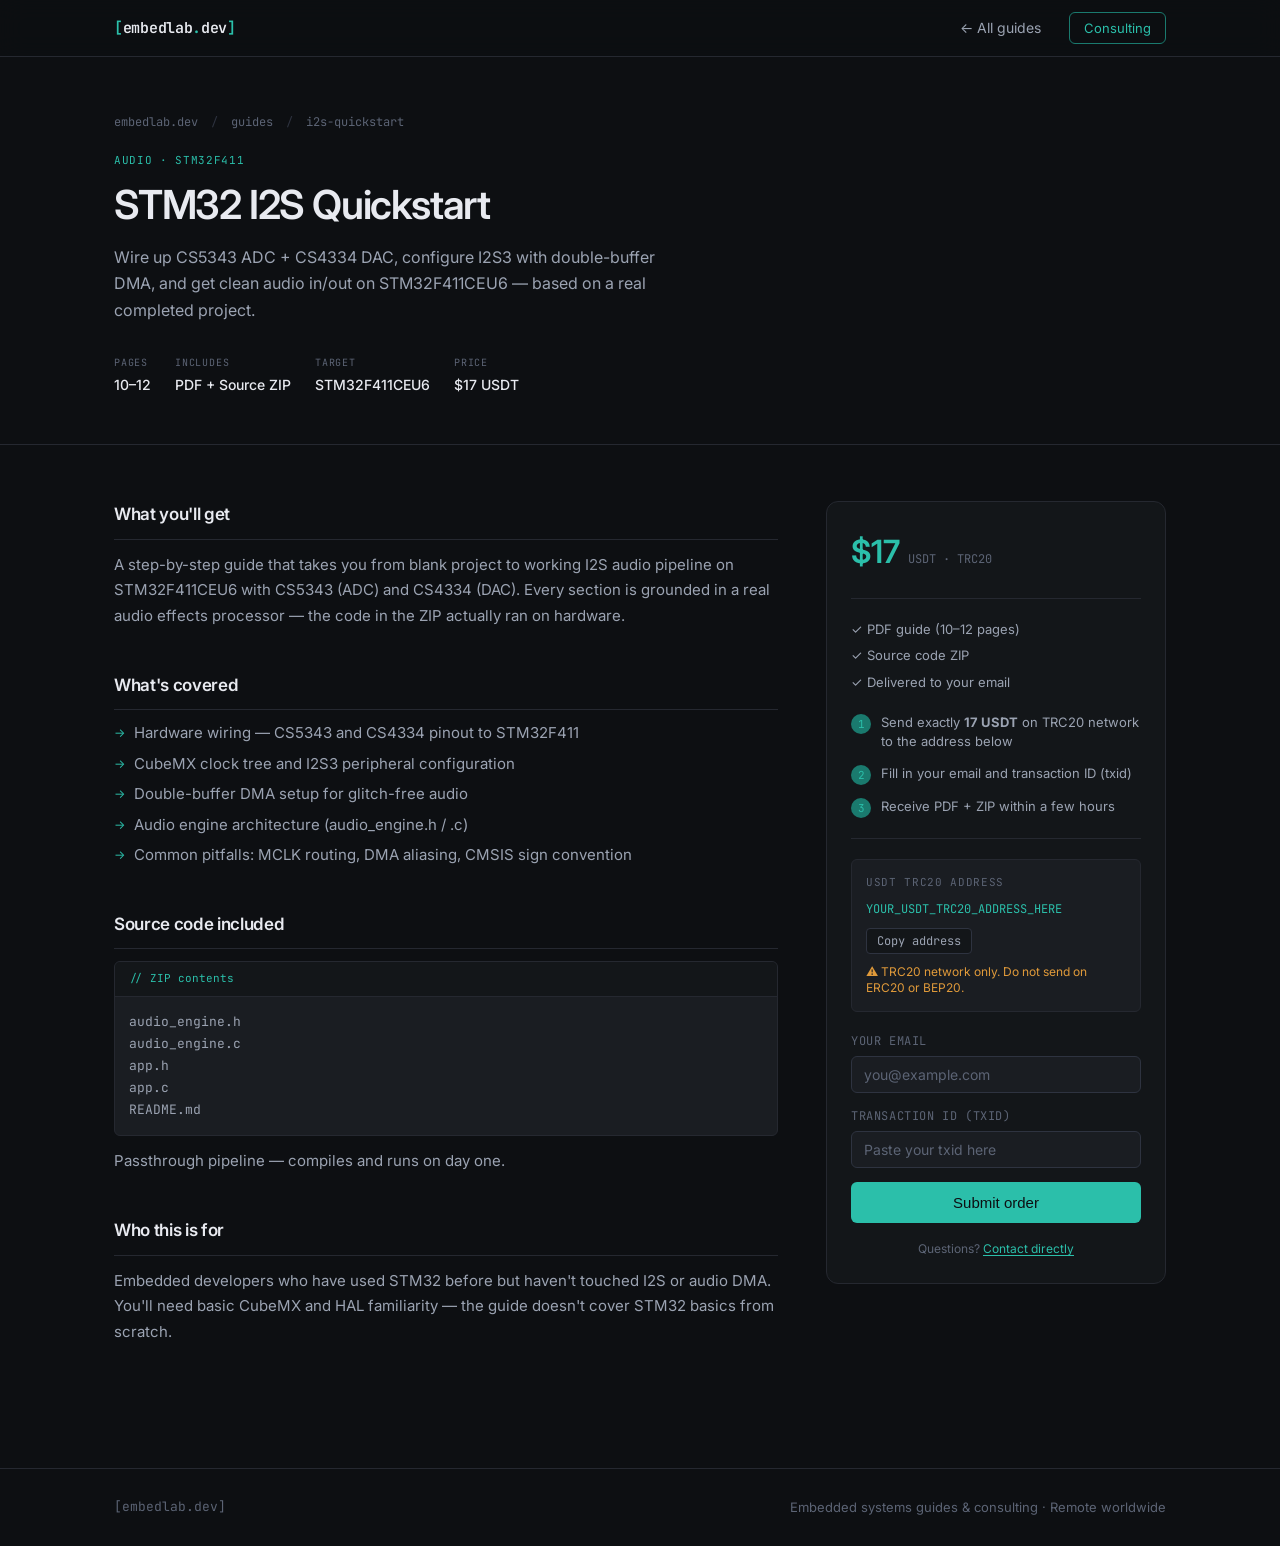
==== commit daedede4: "Change email show mode" ====
--- a/guides/i2s-quickstart/index.html
+++ b/guides/i2s-quickstart/index.html
@@ -167,7 +167,12 @@
             </div>
 
             <p class="buy-note">
-              Questions? <a href="mailto:YOUR_EMAIL_HERE">Contact directly</a>
+              Questions?
+              <button class="email-toggle-inline" onclick="toggleGuideEmail()">Contact directly</button>
+              <span class="email-reveal-inline" id="guideEmailReveal" style="display:none">
+                <span class="email-text" id="guideEmailText">YOUR_EMAIL_HERE</span>
+                <button class="email-copy-btn" onclick="copyGuideEmail()">Copy</button>
+              </span>
             </p>
           </div>
         </div>
--- a/assets/css/main.css
+++ b/assets/css/main.css
@@ -545,6 +545,55 @@
   color: var(--teal);
 }
 
+.email-contact {
+  display: flex;
+  flex-direction: column;
+  gap: 10px;
+}
+
+.email-toggle {
+  font-family: var(--sans);
+  cursor: pointer;
+}
+
+.email-reveal {
+  display: flex;
+  align-items: center;
+  gap: 10px;
+  flex-wrap: wrap;
+  background: var(--bg-3);
+  border: 1px solid var(--border);
+  border-radius: var(--radius);
+  padding: 10px 14px;
+}
+
+.email-text {
+  font-family: var(--mono);
+  font-size: 13px;
+  color: var(--teal);
+}
+
+.email-copy-btn {
+  font-family: var(--mono);
+  font-size: 12px;
+  color: var(--text-2);
+  background: var(--bg-2);
+  border: 1px solid var(--border-2);
+  border-radius: 4px;
+  padding: 4px 10px;
+  cursor: pointer;
+  transition: border-color .15s;
+}
+
+.email-copy-btn:hover { border-color: var(--teal-dim); color: var(--teal); }
+
+.email-open-btn {
+  font-size: 12px;
+  color: var(--text-3);
+}
+
+.email-open-btn:hover { color: var(--teal); }
+
 /* ─── Footer ─── */
 .site-footer {
   border-top: 1px solid var(--border);
--- a/assets/css/guide.css
+++ b/assets/css/guide.css
@@ -284,6 +284,35 @@
   text-align: center;
 }
 
+.email-toggle-inline {
+  background: none;
+  border: none;
+  color: var(--teal);
+  font-size: 12px;
+  font-family: var(--sans);
+  cursor: pointer;
+  padding: 0;
+  text-decoration: underline;
+  text-underline-offset: 2px;
+}
+
+.email-toggle-inline:hover { color: var(--text-1); }
+
+.email-reveal-inline {
+  display: inline-flex;
+  align-items: center;
+  gap: 8px;
+  margin-top: 8px;
+  width: 100%;
+  justify-content: center;
+}
+
+.email-reveal-inline .email-text {
+  font-family: var(--mono);
+  font-size: 12px;
+  color: var(--teal);
+}
+
 /* ─── Responsive ─── */
 @media (max-width: 800px) {
   .guide-layout {
